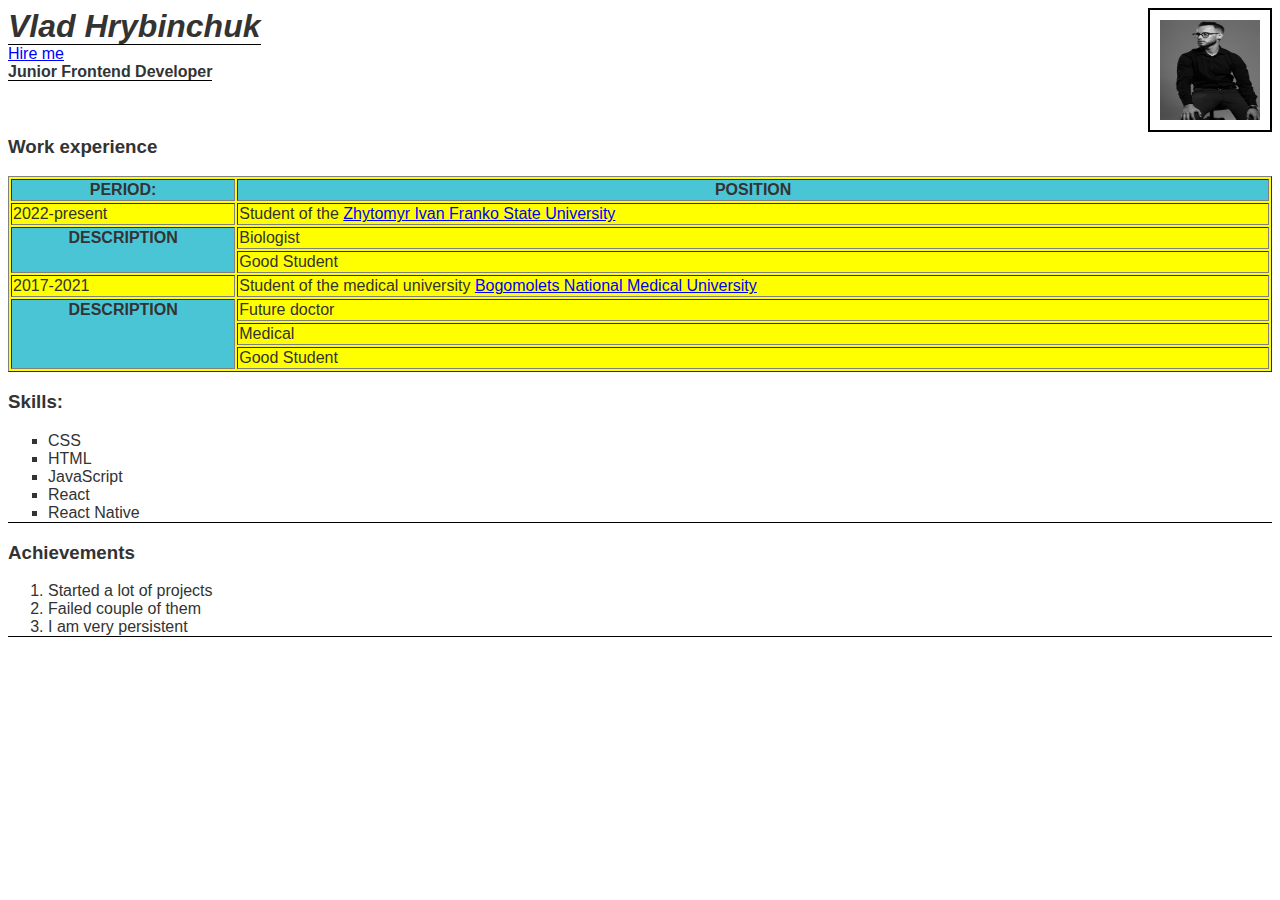
==== index.html @ 2630b3ce "Add new feature" ====
<!DOCTYPE html>
<html lang="en">

<head>
    <meta charset="UTF-8">
    <meta http-equiv="X-UA-Compatible" content="IE=edge">
    <meta name="viewport" content="width=device-width, initial-scale=1.0">
    <title>Resume</title>
    <link rel="stylesheet" href="./style.css" />
</head>

<body>
    <div class="container">
        <div class="personal_info">
        <img src="IMG_6356.jpeg" alt="My photo" class="myphoto"/>
    <h1 class="name">Vlad Hrybinchuk</h1>
        </br>   
    <a href="hire_me.html" class="hire_me">Hire me</a>
    </br>    
    <p class="position">Junior Frontend Developer</p>
    </div>
</br>
</br>
    <div>
    <h3>Work experience</h3>
    <table border="1" cellspasing="0" cellpading="10px" class="tablework">
        <thead>
            <tr>
                <th>Period:</th>
                <th align="center">Position</th>
            </tr>
        </thead>

        <tbody>
            <tr>
                <td>
                    2022-present</td>
                <td> Student of the <a href="https://zu.edu.ua/" target="_blank">Zhytomyr Ivan Franko State
                        University</a></td>
            </tr>
            <tr>
                <th rowspan="2" valign="top">Description</th>
                <td>Biologist</td>
            </tr>
            <tr>
                <td>Good Student</td>
            </tr>
        </tbody>
        <tr>
            <td>
                2017-2021
            </td>
            <td>
                Student of the medical university <a href="https://nmuofficial.com/" target="_blank">Bogomolets National
                    Medical University</a>
            </td>
        </tr>
        <tr>
            <th rowspan="3" valign="top">Description</th>
            <td> Future doctor</td>
        </tr>
        <tr>
            <td>Medical</td>
        </tr>
        <tr>
            <td>Good Student</td>
        </tr>
    </table>
    <h3>Skills:</h3>
    <ul class="skills">
        <li>CSS</li>
        <li>HTML</li>
        <li>JavaScript</li>
        <li>React</li>
        <li>React Native</li>
    </ul>
    <h3>Achievements</h3>
    <ol class="achievements">
        <li>Started a lot of projects</li>
        <li>Failed couple of them</li>
        <li>I am very persistent</li>
    </ol>
</div>
</div>
</body>

</html>
---- style.css ----
.container {
    color: #333;
   font-family: Arial, Helvetica, sans-serif; 
}

.name {
    font-style: italic;
    border-bottom: 1px solid black;
    display: inline;
}

.myphoto{
    border: 2px solid black;
    padding: 10px;
    height: 100px;
    width: 100px;
    float: right;
}

.position {
    font-weight: bold;
    border-bottom: 1px solid black;
    display: inline;
}

.tablework{
    background-color: yellow; 
    width: 100%;
}

th {
  text-transform: uppercase;
  background-color: rgb(74, 197, 214);
}

a:link {
  color: #00f;
  text-decoration: underline;
}

a:visited {
    color: #005;
    text-decoration: underline;
}

a:hover {
    text-decoration: none;
}

.skills {
    list-style-type: square;
    border-bottom: 1px solid black;
}

.achievements{
    border-bottom: 1px solid black; 
}
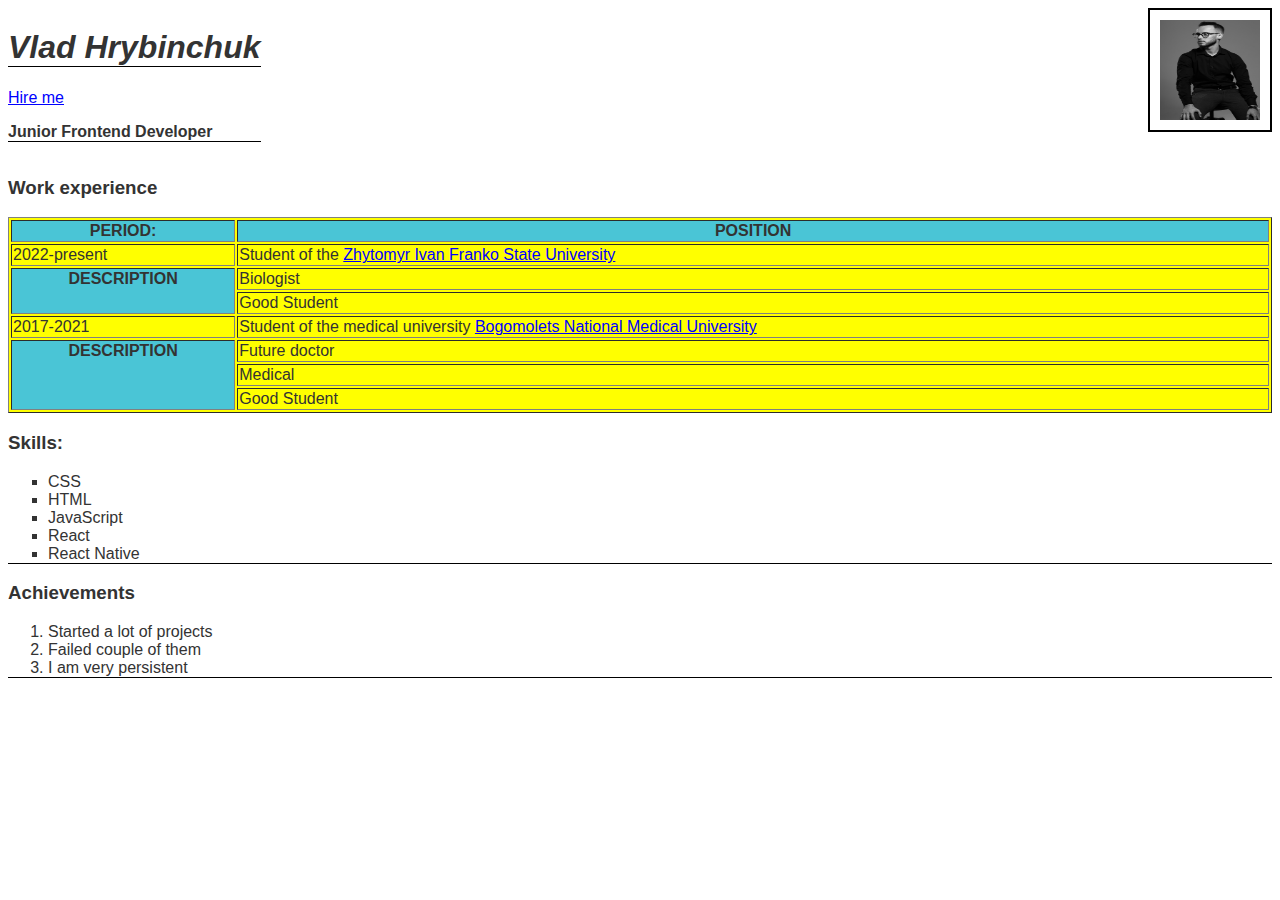
==== commit 8082516d: "Add style css" ====
--- a/index.html
+++ b/index.html
@@ -12,76 +12,74 @@
 <body>
     <div class="container">
         <div class="personal_info">
-        <img src="IMG_6356.jpeg" alt="My photo" class="myphoto"/>
-    <h1 class="name">Vlad Hrybinchuk</h1>
-        </br>   
-    <a href="hire_me.html" class="hire_me">Hire me</a>
-    </br>    
-    <p class="position">Junior Frontend Developer</p>
+            <div>
+                <h1 class="name">Vlad Hrybinchuk</h1>
+                <a href="hire_me.html" class="form_link">Hire me</a>
+                <p class="position">Junior Frontend Developer</p>
+            </div>
+            <img src="IMG_6356.jpeg" alt="My photo" class="my_photo"/>
+        </div>
+        <div>
+            <h3>Work experience</h3>
+            <table border="1" cellspasing="0" cellpading="10px" class="tablework">
+                <thead>
+                    <tr>
+                        <th>Period:</th>
+                        <th align="center">Position</th>
+                    </tr>
+                </thead>
+
+                <tbody>
+                    <tr>
+                        <td>
+                            2022-present</td>
+                        <td> Student of the <a href="https://zu.edu.ua/" target="_blank">Zhytomyr Ivan Franko State
+                                University</a></td>
+                    </tr>
+                    <tr>
+                        <th rowspan="2" valign="top">Description</th>
+                        <td>Biologist</td>
+                    </tr>
+                    <tr>
+                        <td>Good Student</td>
+                    </tr>
+                </tbody>
+                <tr>
+                    <td>
+                        2017-2021
+                    </td>
+                    <td>
+                        Student of the medical university <a href="https://nmuofficial.com/" target="_blank">Bogomolets National
+                            Medical University</a>
+                    </td>
+                </tr>
+                <tr>
+                    <th rowspan="3" valign="top">Description</th>
+                    <td> Future doctor</td>
+                </tr>
+                <tr>
+                    <td>Medical</td>
+                </tr>
+                <tr>
+                    <td>Good Student</td>
+                </tr>
+            </table>
+            <h3>Skills:</h3>
+            <ul class="skills">
+                <li>CSS</li>
+                <li>HTML</li>
+                <li>JavaScript</li>
+                <li>React</li>
+                <li>React Native</li>
+            </ul>
+            <h3>Achievements</h3>
+            <ol class="achievements">
+                <li>Started a lot of projects</li>
+                <li>Failed couple of them</li>
+                <li>I am very persistent</li>
+            </ol>
+        </div>
     </div>
-</br>
-</br>
-    <div>
-    <h3>Work experience</h3>
-    <table border="1" cellspasing="0" cellpading="10px" class="tablework">
-        <thead>
-            <tr>
-                <th>Period:</th>
-                <th align="center">Position</th>
-            </tr>
-        </thead>
-
-        <tbody>
-            <tr>
-                <td>
-                    2022-present</td>
-                <td> Student of the <a href="https://zu.edu.ua/" target="_blank">Zhytomyr Ivan Franko State
-                        University</a></td>
-            </tr>
-            <tr>
-                <th rowspan="2" valign="top">Description</th>
-                <td>Biologist</td>
-            </tr>
-            <tr>
-                <td>Good Student</td>
-            </tr>
-        </tbody>
-        <tr>
-            <td>
-                2017-2021
-            </td>
-            <td>
-                Student of the medical university <a href="https://nmuofficial.com/" target="_blank">Bogomolets National
-                    Medical University</a>
-            </td>
-        </tr>
-        <tr>
-            <th rowspan="3" valign="top">Description</th>
-            <td> Future doctor</td>
-        </tr>
-        <tr>
-            <td>Medical</td>
-        </tr>
-        <tr>
-            <td>Good Student</td>
-        </tr>
-    </table>
-    <h3>Skills:</h3>
-    <ul class="skills">
-        <li>CSS</li>
-        <li>HTML</li>
-        <li>JavaScript</li>
-        <li>React</li>
-        <li>React Native</li>
-    </ul>
-    <h3>Achievements</h3>
-    <ol class="achievements">
-        <li>Started a lot of projects</li>
-        <li>Failed couple of them</li>
-        <li>I am very persistent</li>
-    </ol>
-</div>
-</div>
 </body>
 
 </html>--- a/style.css
+++ b/style.css
@@ -6,21 +6,23 @@
 .name {
     font-style: italic;
     border-bottom: 1px solid black;
-    display: inline;
 }
 
-.myphoto{
+.personal_info{
+    display: flex;
+    justify-content: space-between;
+}
+
+.my_photo{
     border: 2px solid black;
     padding: 10px;
     height: 100px;
     width: 100px;
-    float: right;
 }
 
 .position {
     font-weight: bold;
     border-bottom: 1px solid black;
-    display: inline;
 }
 
 .tablework{
@@ -54,5 +56,4 @@
 
 .achievements{
     border-bottom: 1px solid black; 
-}
-
+}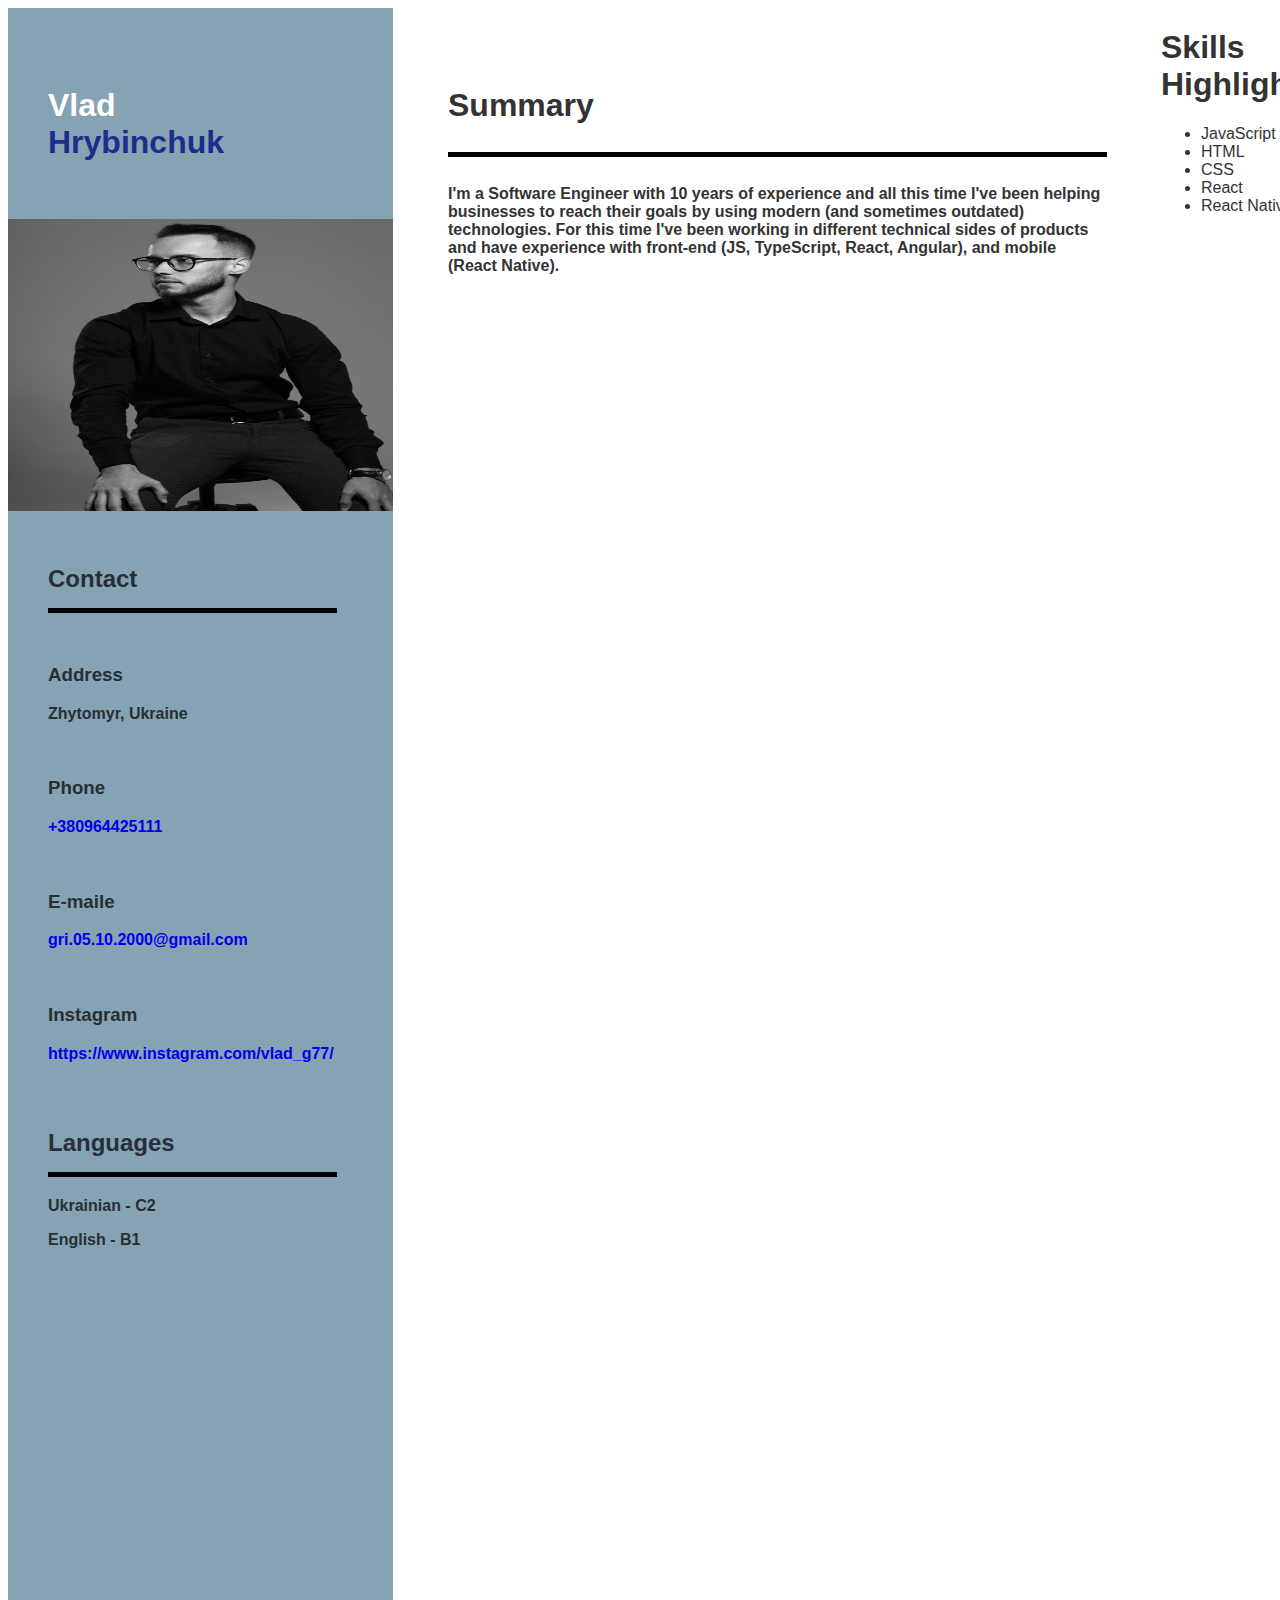
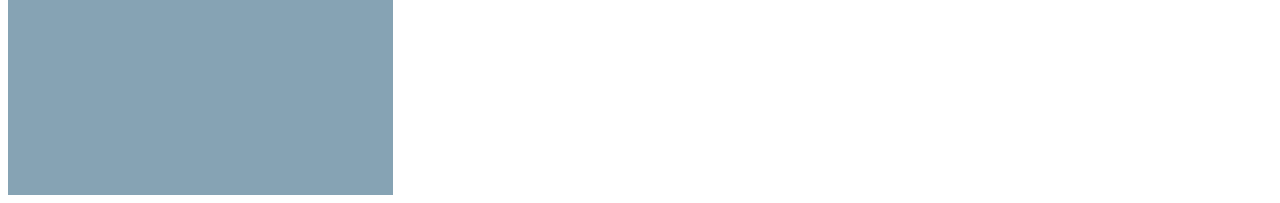
==== commit 79e6cb82: "Add new feature" ====
--- a/index.html
+++ b/index.html
@@ -10,76 +10,50 @@
 </head>
 
 <body>
-    <div class="container">
-        <div class="personal_info">
+    <div class="main">
+        
+        <aside class="personal_info">
             <div>
-                <h1 class="name">Vlad Hrybinchuk</h1>
-                <a href="hire_me.html" class="form_link">Hire me</a>
-                <p class="position">Junior Frontend Developer</p>
+                <h1 class="name">Vlad </br> <span class="surname">Hrybinchuk</span></h1>
+               <!-- <a href="hire_me.html" class="form_link">Hire me</a>-->
             </div>
             <img src="IMG_6356.jpeg" alt="My photo" class="my_photo"/>
+        <div class="contact">
+            <h2 class="title_contact">Contact</h2>
+            <h3 class="address">Address</h3>
+            <p>Zhytomyr, Ukraine</p>
+            <h3 class="phone">Phone</h3>
+            <p><a href="tel:+380964425111">+380964425111</a></p>
+            <h3 class="emaile">E-maile</h3>
+            <p><a href="mailto:gri.05.10.2000@gmail.com">gri.05.10.2000@gmail.com</a></p>
+            <h3 class="instagram">Instagram</h3>
+            <p><a href="https://www.instagram.com/vlad_g77/">https://www.instagram.com/vlad_g77/</a></p> 
         </div>
-        <div>
-            <h3>Work experience</h3>
-            <table border="1" cellspasing="0" cellpading="10px" class="tablework">
-                <thead>
-                    <tr>
-                        <th>Period:</th>
-                        <th align="center">Position</th>
-                    </tr>
-                </thead>
-
-                <tbody>
-                    <tr>
-                        <td>
-                            2022-present</td>
-                        <td> Student of the <a href="https://zu.edu.ua/" target="_blank">Zhytomyr Ivan Franko State
-                                University</a></td>
-                    </tr>
-                    <tr>
-                        <th rowspan="2" valign="top">Description</th>
-                        <td>Biologist</td>
-                    </tr>
-                    <tr>
-                        <td>Good Student</td>
-                    </tr>
-                </tbody>
-                <tr>
-                    <td>
-                        2017-2021
-                    </td>
-                    <td>
-                        Student of the medical university <a href="https://nmuofficial.com/" target="_blank">Bogomolets National
-                            Medical University</a>
-                    </td>
-                </tr>
-                <tr>
-                    <th rowspan="3" valign="top">Description</th>
-                    <td> Future doctor</td>
-                </tr>
-                <tr>
-                    <td>Medical</td>
-                </tr>
-                <tr>
-                    <td>Good Student</td>
-                </tr>
-            </table>
-            <h3>Skills:</h3>
-            <ul class="skills">
-                <li>CSS</li>
-                <li>HTML</li>
-                <li>JavaScript</li>
-                <li>React</li>
-                <li>React Native</li>
-            </ul>
-            <h3>Achievements</h3>
-            <ol class="achievements">
-                <li>Started a lot of projects</li>
-                <li>Failed couple of them</li>
-                <li>I am very persistent</li>
-            </ol>
+        <div class="language">
+            <h2 class="languages">Languages</h2>
+            <p>Ukrainian - C2</p>
+            <p>English - B1</p>
         </div>
+    </aside>
+    <div class="summary_container">
+        <h1 class="summary">Summary</h1>
+        <p>I'm a Software Engineer with 10 years of experience and all this time I've been helping 
+            businesses to reach their goals by using modern (and sometimes outdated) technologies.
+            For this time I've been working in different technical sides of products and have experience 
+            with front-end (JS, TypeScript, React, Angular), and mobile (React Native).</p>
     </div>
+    <div class="skill">
+        <h1 class="skills">Skills Highlights</h1>
+        <ul>
+            <li>JavaScript</li>
+            <li>HTML</li>
+            <li>CSS</li>
+            <li>React</li>
+            <li>React Native</li>
+        </ul>
+    </div>
+    </div>
+          
 </body>
 
 </html>--- a/style.css
+++ b/style.css
@@ -1,59 +1,89 @@
-.container {
+.main {
     color: #333;
    font-family: Arial, Helvetica, sans-serif; 
-}
-
-.name {
-    font-style: italic;
-    border-bottom: 1px solid black;
+   display: flex;
+   flex-direction: row;
+   width: 1200px;
 }
 
 .personal_info{
-    display: flex;
-    justify-content: space-between;
+    color: #263036;
+    background-color: #86A3B4;
+    width: 385px;
 }
 
 .my_photo{
-    border: 2px solid black;
-    padding: 10px;
-    height: 100px;
-    width: 100px;
+    width: 385px;
+    height: 292px;
+    margin-top: 36px;
 }
 
-.position {
-    font-weight: bold;
-    border-bottom: 1px solid black;
+.name{
+    color: white;
+    padding-left: 40px;
+    padding-top: 58px;
 }
 
-.tablework{
-    background-color: yellow; 
-    width: 100%;
+.surname{
+    color: #1C2E8C;
 }
 
-th {
-  text-transform: uppercase;
-  background-color: rgb(74, 197, 214);
+.contact{
+    margin-top: 50px;
+    margin-left: 40px;
+    margin-bottom: 36px;
 }
 
-a:link {
-  color: #00f;
-  text-decoration: underline;
+.title_contact{
+    border-bottom: 5px solid black;
+    padding-bottom: 15px;
+    width: 289px;
 }
 
-a:visited {
-    color: #005;
-    text-decoration: underline;
+.address{
+    padding-top: 31px;
 }
 
-a:hover {
+.phone{
+    padding-top: 36px;
+}
+
+.emaile{
+    padding-top: 36px;
+}
+
+.instagram{
+    padding-top: 36px;
+}
+
+a{
     text-decoration: none;
 }
 
-.skills {
-    list-style-type: square;
-    border-bottom: 1px solid black;
+p{
+    font-weight: bold;
 }
 
-.achievements{
-    border-bottom: 1px solid black; 
-}+.language{
+   margin-left: 40px; 
+   padding-bottom: 530px;
+   padding-top: 10px;
+}
+
+.languages{
+    border-bottom: 5px solid black;
+    width: 289px;
+    padding-bottom: 15px;
+}
+
+.summary_container{
+    margin: 58px 54px 49px 55px;
+}
+
+.summary{
+    border-bottom: 5px solid black;
+    width: 659px;
+    padding-bottom: 28px;
+    margin-bottom: 28px;
+}
+
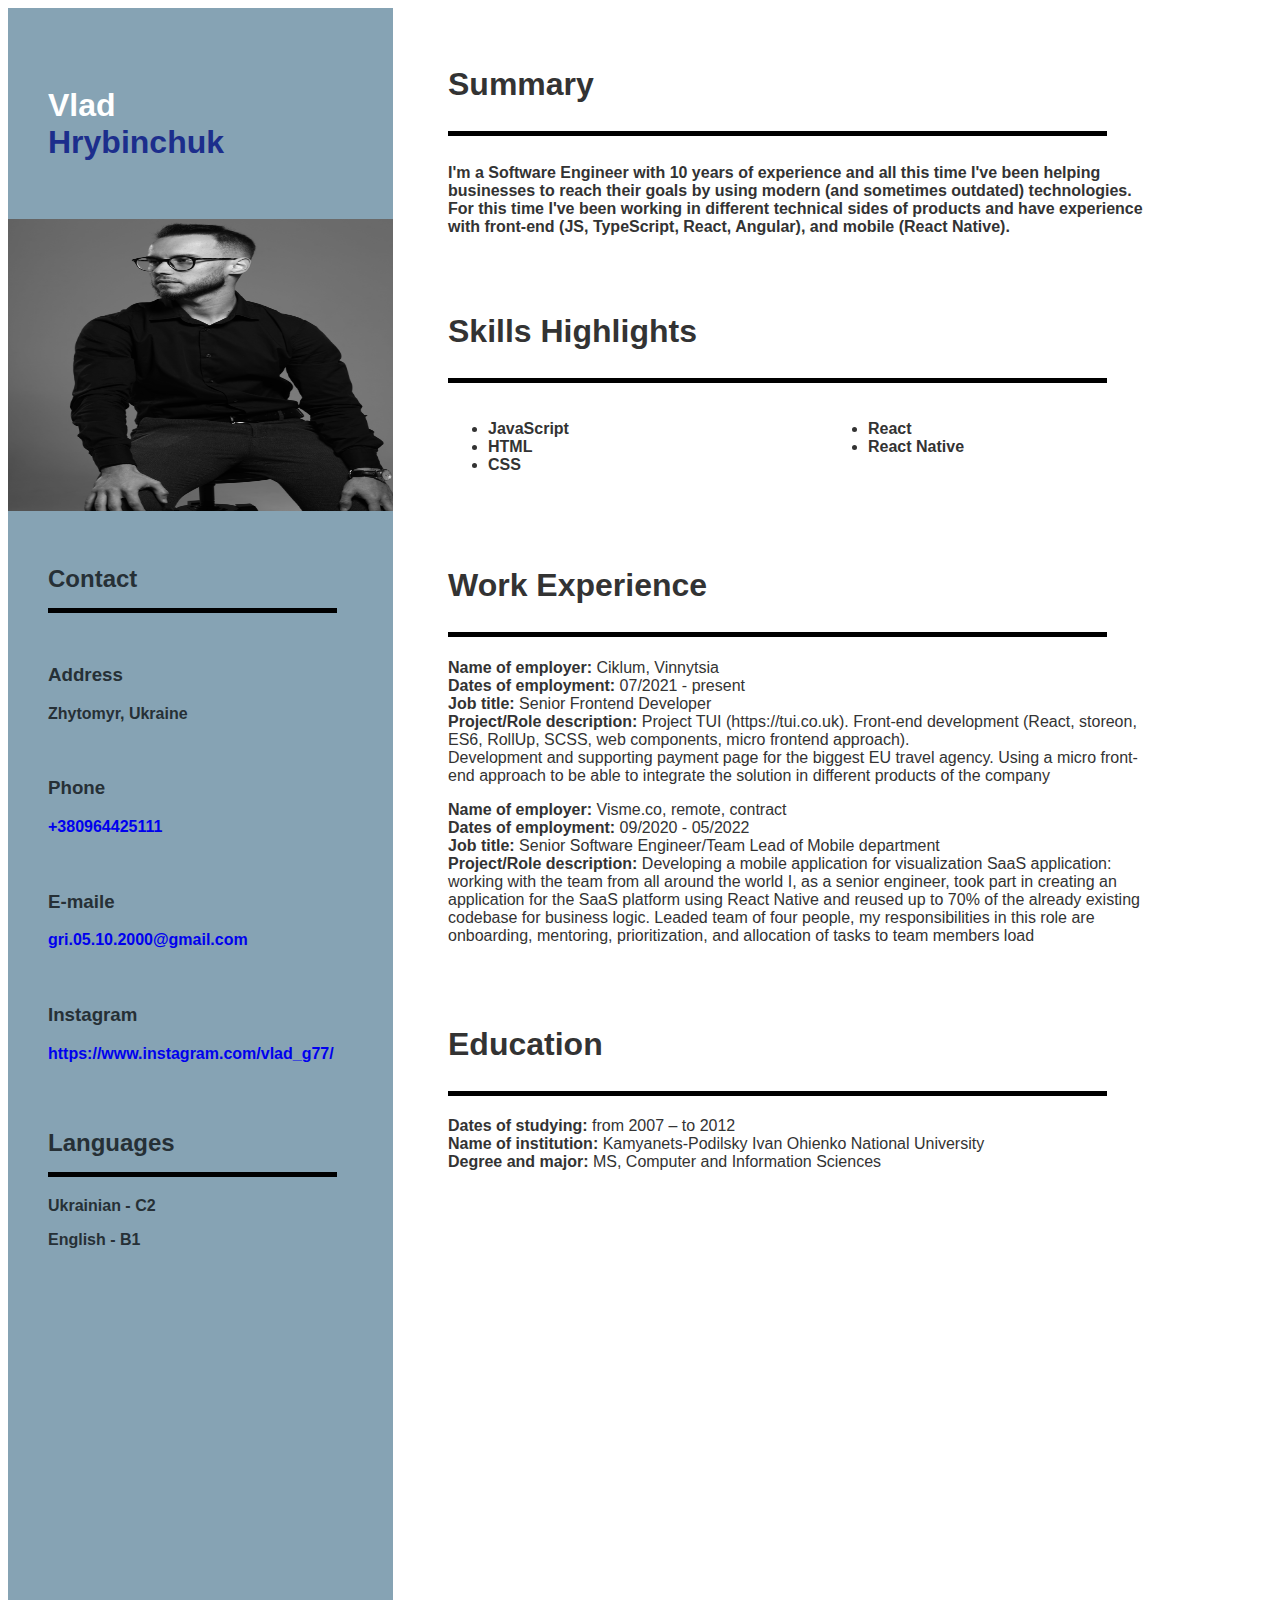
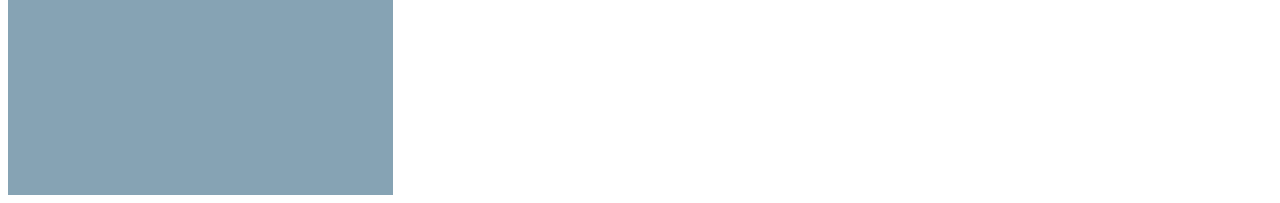
==== commit c1aa59ff: "Add new" ====
--- a/index.html
+++ b/index.html
@@ -21,39 +21,65 @@
         <div class="contact">
             <h2 class="title_contact">Contact</h2>
             <h3 class="address">Address</h3>
-            <p>Zhytomyr, Ukraine</p>
+            <p class="location">Zhytomyr, Ukraine</p>
             <h3 class="phone">Phone</h3>
-            <p><a href="tel:+380964425111">+380964425111</a></p>
+            <p class="phone_number"><a href="tel:+380964425111">+380964425111</a></p>
             <h3 class="emaile">E-maile</h3>
-            <p><a href="mailto:gri.05.10.2000@gmail.com">gri.05.10.2000@gmail.com</a></p>
+            <p class="e_maile"><a href="mailto:gri.05.10.2000@gmail.com">gri.05.10.2000@gmail.com</a></p>
             <h3 class="instagram">Instagram</h3>
-            <p><a href="https://www.instagram.com/vlad_g77/">https://www.instagram.com/vlad_g77/</a></p> 
+            <p class="cite_instagram"><a href="https://www.instagram.com/vlad_g77/">https://www.instagram.com/vlad_g77/</a></p> 
         </div>
         <div class="language">
             <h2 class="languages">Languages</h2>
-            <p>Ukrainian - C2</p>
-            <p>English - B1</p>
+            <p class="ukrainian">Ukrainian - C2</p>
+            <p class="english">English - B1</p>
         </div>
     </aside>
+    <div>
     <div class="summary_container">
         <h1 class="summary">Summary</h1>
-        <p>I'm a Software Engineer with 10 years of experience and all this time I've been helping 
+        <p class="summary_description">I'm a Software Engineer with 10 years of experience and all this time I've been helping 
             businesses to reach their goals by using modern (and sometimes outdated) technologies.
             For this time I've been working in different technical sides of products and have experience 
             with front-end (JS, TypeScript, React, Angular), and mobile (React Native).</p>
     </div>
     <div class="skill">
         <h1 class="skills">Skills Highlights</h1>
-        <ul>
+        <div class="ul_container">
+        <ul class="ul1">
             <li>JavaScript</li>
             <li>HTML</li>
             <li>CSS</li>
+        </ul>
+        <ul class="ul2">
             <li>React</li>
             <li>React Native</li>
+            
         </ul>
     </div>
     </div>
-          
+    <div class="work">
+        <h1 class="work_experience">Work Experience</h1>
+        <p><span class="name_of">Name of employer:</span> Ciklum, Vinnytsia </br>
+            <span class="dates">Dates of employment:</span> 07/2021 - present</br>
+            <span class="job">Job title:</span> Senior Frontend Developer</br>
+            <span class="project">Project/Role description:</span> Project TUI (https://tui.co.uk). Front-end development (React, storeon, ES6, RollUp, SCSS, web components, micro frontend approach).</br>
+                Development and supporting payment page for the biggest EU travel agency. Using a micro front-end approach to be able to integrate the solution in different products of the company
+            </p>
+            <p><span class="employer">Name of employer:</span> Visme.co, remote, contract</br>
+                <span class="employment">Dates of employment:</span> 09/2020 - 05/2022</br>
+                <span class="job_title">Job title:</span> Senior Software Engineer/Team Lead of Mobile department</br>
+                <span class="role">Project/Role description:</span> Developing a mobile application for visualization SaaS application: working with the team from all around the world I, as a senior engineer, took part in creating an application for the SaaS platform using React Native and reused up to 70% of the already existing codebase for business logic. Leaded team of four people, my responsibilities in this role are onboarding, mentoring, prioritization, and allocation of tasks to team members load
+                </p>
+    </div>
+    <div class="education_container">
+        <h1 class="education">Education</h1>
+        <p><span class="studying">Dates of studying:</span> from 2007 – to 2012</br>
+            <span class="institution">Name of institution:</span> Kamyanets-Podilsky Ivan Ohienko National University</br>
+            <span class="major">Degree and major:</span> MS, Computer and Information Sciences</p>
+    </div>
+    </div>
+</div>   
 </body>
 
 </html>--- a/style.css
+++ b/style.css
@@ -44,23 +44,43 @@
     padding-top: 31px;
 }
 
+.location{
+    font-weight: bold;
+}
+
 .phone{
     padding-top: 36px;
 }
 
+.phone_number{
+    font-weight: bold;
+}
+
 .emaile{
     padding-top: 36px;
 }
 
+.e_maile{
+    font-weight: bold;
+}
+
 .instagram{
     padding-top: 36px;
 }
 
+.cite_instagram{
+    font-weight: bold;
+}
+
 a{
     text-decoration: none;
 }
 
-p{
+.ukrainian{
+    font-weight: bold;
+}
+
+.english{
     font-weight: bold;
 }
 
@@ -78,6 +98,7 @@
 
 .summary_container{
     margin: 58px 54px 49px 55px;
+    width: 706px;
 }
 
 .summary{
@@ -87,3 +108,95 @@
     margin-bottom: 28px;
 }
 
+.summary_description{
+    font-weight: bold;
+}
+
+.skill{
+    margin-left: 55px;
+}
+
+.skills{
+    border-bottom: 5px solid black;
+    width: 659px;
+    padding: 28px 0px 28px 0px;
+}
+
+.ul_container{
+    font-weight: bold;
+    display: flex;
+}
+
+.ul1{
+flex: 1;
+}
+
+.ul2{
+flex: 1;
+}
+
+.work{
+    margin-left: 55px;
+    margin-top: 49px;
+    width: 706px;
+}
+
+.work_experience{
+    border-bottom: 5px solid black;
+    width: 659px;
+    padding: 28px 0px 28px 0px;
+}
+
+.dates{
+    font-weight: bold;
+}
+
+.job{
+    font-weight: bold;
+}
+
+.project{
+    font-weight: bold;
+}
+
+.name_of{
+    font-weight: bold;
+}
+
+.employer{
+    font-weight: bold;
+}
+
+.employment{
+    font-weight: bold;
+}
+
+.job_title{
+    font-weight: bold;
+}
+
+.role{
+    font-weight: bold;
+}
+
+.education{
+    border-bottom: 5px solid black;
+    width: 659px;
+    padding: 28px 0px 28px 0px;
+}
+
+.education_container{
+    margin: 53px 0px 0px 55px;
+}
+
+.studying{
+    font-weight: bold;
+}
+
+.institution{
+    font-weight: bold;
+}
+
+.major{
+    font-weight: bold;
+}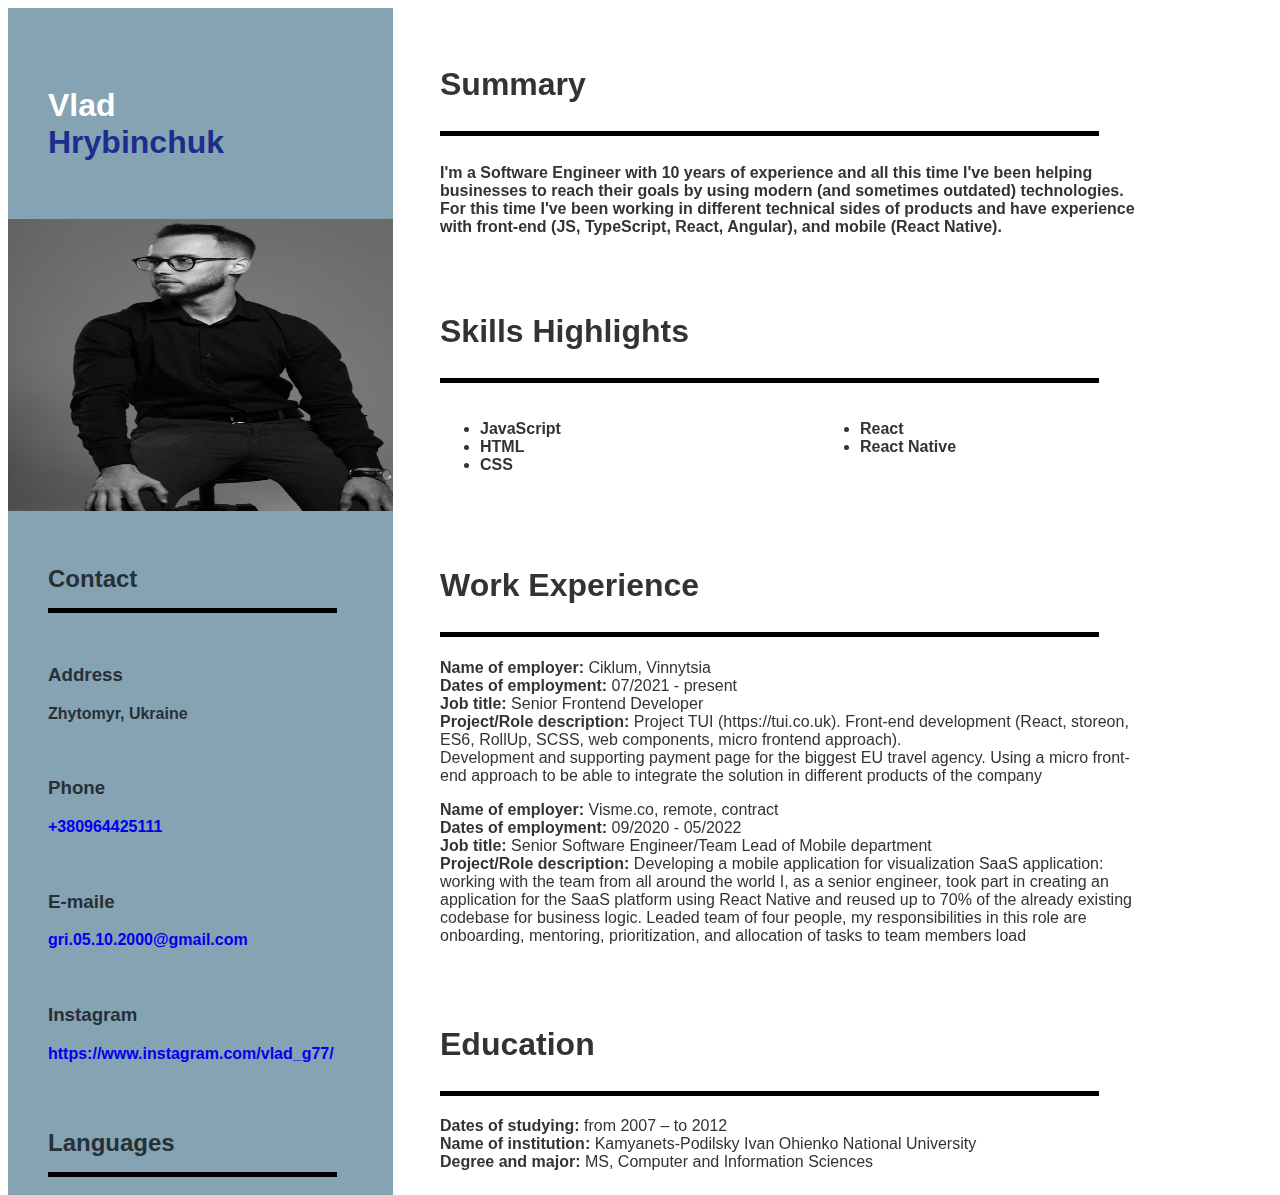
==== commit a7178cf3: "Add style" ====
--- a/index.html
+++ b/index.html
@@ -15,7 +15,7 @@
         <aside class="personal_info">
             <div>
                 <h1 class="name">Vlad </br> <span class="surname">Hrybinchuk</span></h1>
-               <!-- <a href="hire_me.html" class="form_link">Hire me</a>-->
+               <!-- <a href="hire-me.html" class="form_link">Hire me</a>-->
             </div>
             <img src="IMG_6356.jpeg" alt="My photo" class="my_photo"/>
         <div class="contact">
@@ -35,7 +35,7 @@
             <p class="english">English - B1</p>
         </div>
     </aside>
-    <div>
+    <div class="second_container">
     <div class="summary_container">
         <h1 class="summary">Summary</h1>
         <p class="summary_description">I'm a Software Engineer with 10 years of experience and all this time I've been helping 
--- a/style.css
+++ b/style.css
@@ -4,12 +4,14 @@
    display: flex;
    flex-direction: row;
    width: 1200px;
+   position: relative;
 }
 
 .personal_info{
     color: #263036;
     background-color: #86A3B4;
     width: 385px;
+    position: fixed;
 }
 
 .my_photo{
@@ -96,6 +98,11 @@
     padding-bottom: 15px;
 }
 
+.second_container {
+    position: sticky;
+    left: 385px;
+}
+
 .summary_container{
     margin: 58px 54px 49px 55px;
     width: 706px;
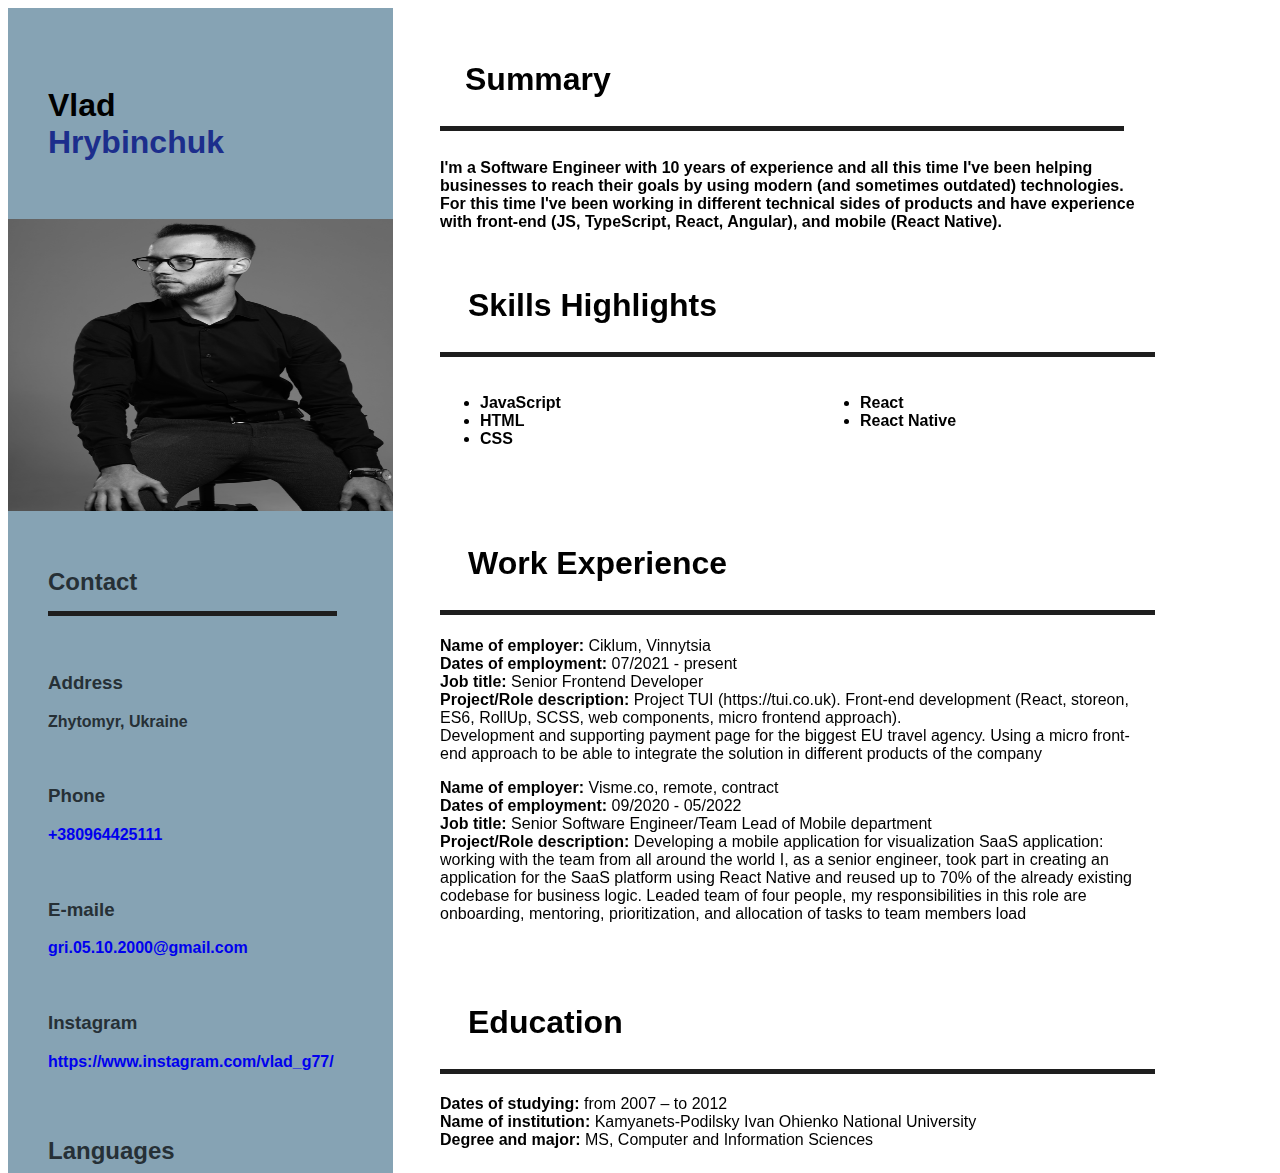
==== commit 0068fad3: "Add style" ====
--- a/index.html
+++ b/index.html
@@ -7,9 +7,10 @@
     <meta name="viewport" content="width=device-width, initial-scale=1.0">
     <title>Resume</title>
     <link rel="stylesheet" href="./style.css" />
+    <link rel="stylesheet" href="./my-theme.css" />
 </head>
 
-<body>
+<body class="main-theme">
     <div class="main">
         
         <aside class="personal_info">
--- a/style.css
+++ b/style.css
@@ -1,5 +1,36 @@
+.main-theme {
+ /* colors */
+ --bg-color-aside: #86A3B4;
+ --bg-color-main: #ffffff;
+ --color-name-primary: #FFFFFF;
+ --color-name-secondary: #1C2E8C;
+ --color-text-primary: #000000;
+ --color-text-secondary: #263036;
+ --color-border: rgba(30, 30, 30, 1);
+
+ /* Padding */
+ --padding-bottom-aside: 15px;
+ --padding-bottom-main: 28px;
+ --padding-left-aside: 40px;
+ --padding-left-main: 25px;
+ --padding-top-aside: 58px;
+ --padding-top: 36px;
+ --padding-top-main: 28px;
+ --padding-top-language: 10px;
+ --padding-bottom-language: 530px;
+
+ /* Margin */
+ --margin-bottom-main: 28px;
+ --margin-bottom-aside: 36px;
+ --margin-top-aside: 36px; 
+ --margin-top-main: 53px;
+ --margin-left-main: 55px;
+ --margin-right-main: 54px;
+ --margin-left-aside: 40px;
+}
+
 .main {
-    color: #333;
+    color: var(--color-text-primary);
    font-family: Arial, Helvetica, sans-serif; 
    display: flex;
    flex-direction: row;
@@ -7,9 +38,9 @@
    position: relative;
 }
 
-.personal_info{
-    color: #263036;
-    background-color: #86A3B4;
+.personal_info {
+    color: var(--color-text-secondary);
+    background-color: var(--bg-color-aside);
     width: 385px;
     position: fixed;
 }
@@ -17,33 +48,33 @@
 .my_photo{
     width: 385px;
     height: 292px;
-    margin-top: 36px;
+    margin-top: var(--margin-top-aside);
 }
 
 .name{
-    color: white;
-    padding-left: 40px;
-    padding-top: 58px;
+    color: var(--color-text-primary);
+    padding-left: var(--padding-left-aside);
+    padding-top: var(--padding-top-aside);
 }
 
 .surname{
-    color: #1C2E8C;
+    color: var(--color-name-secondary);
 }
 
 .contact{
-    margin-top: 50px;
-    margin-left: 40px;
-    margin-bottom: 36px;
+    margin-top: var(--margin-top-main);
+    margin-left: var(--margin-left-aside);
+    margin-bottom: var(--margin-bottom-aside);
 }
 
 .title_contact{
-    border-bottom: 5px solid black;
-    padding-bottom: 15px;
+    border-bottom: 5px solid var(--color-border);
+    padding-bottom: var(--padding-bottom-aside);
     width: 289px;
 }
 
 .address{
-    padding-top: 31px;
+    padding-top: var(--padding-top);
 }
 
 .location{
@@ -51,7 +82,7 @@
 }
 
 .phone{
-    padding-top: 36px;
+    padding-top: var(--padding-top);
 }
 
 .phone_number{
@@ -59,7 +90,7 @@
 }
 
 .emaile{
-    padding-top: 36px;
+    padding-top: var(--padding-top);
 }
 
 .e_maile{
@@ -67,7 +98,7 @@
 }
 
 .instagram{
-    padding-top: 36px;
+    padding-top: var(--padding-top);
 }
 
 .cite_instagram{
@@ -87,15 +118,15 @@
 }
 
 .language{
-   margin-left: 40px; 
-   padding-bottom: 530px;
-   padding-top: 10px;
+   margin-left: var(--margin-left-aside); 
+   padding-bottom: var( --padding-bottom-language);
+   padding-top: var(--padding-top-language);
 }
 
 .languages{
-    border-bottom: 5px solid black;
+    border-bottom: 5px solid var(--color-border);
     width: 289px;
-    padding-bottom: 15px;
+    padding-bottom: var(--padding-bottom-aside);
 }
 
 .second_container {
@@ -104,15 +135,20 @@
 }
 
 .summary_container{
-    margin: 58px 54px 49px 55px;
+    margin-top: var(--margin-top-main);
+    margin-right: var(--margin-right-main);
+    margin-bottom: var(--padding-bottom-main);
+    margin-left: var(--margin-left-main);
     width: 706px;
 }
 
 .summary{
-    border-bottom: 5px solid black;
-    width: 659px;
-    padding-bottom: 28px;
-    margin-bottom: 28px;
+    border-bottom: 5px solid var(--color-border);
+    width: 659px;
+    padding-left: var(--padding-left-main);
+    padding-bottom: var(--padding-bottom-main);
+    margin-bottom: var(--padding-bottom-main);
+    
 }
 
 .summary_description{
@@ -120,13 +156,14 @@
 }
 
 .skill{
-    margin-left: 55px;
+    margin-left: var(--margin-left-main);
 }
 
 .skills{
-    border-bottom: 5px solid black;
-    width: 659px;
-    padding: 28px 0px 28px 0px;
+    border-bottom: 5px solid var(--color-border);
+    width: 659px;
+    padding: var(--padding-bottom-main);
+    padding: var(--padding-top-main);
 }
 
 .ul_container{
@@ -143,15 +180,16 @@
 }
 
 .work{
-    margin-left: 55px;
-    margin-top: 49px;
+    margin-top: var(--margin-top-main);
+    margin-left: var(--margin-left-main);
     width: 706px;
 }
 
 .work_experience{
-    border-bottom: 5px solid black;
-    width: 659px;
-    padding: 28px 0px 28px 0px;
+    border-bottom: 5px solid var(--color-border);
+    width: 659px;
+    padding: var(--padding-bottom-main);
+    padding: var(--padding-top-main);
 }
 
 .dates{
@@ -187,13 +225,15 @@
 }
 
 .education{
-    border-bottom: 5px solid black;
-    width: 659px;
-    padding: 28px 0px 28px 0px;
+    border-bottom: 5px solid var(--color-border);
+    width: 659px;
+    padding: var(--padding-bottom-main);
+    padding: var(--padding-top-main);
 }
 
 .education_container{
-    margin: 53px 0px 0px 55px;
+    margin-top: var(--margin-top-main);
+    margin-left: var(--margin-left-main);
 }
 
 .studying{
--- a/my-theme.css
+++ b/my-theme.css
@@ -0,0 +1,30 @@
+.my-theme {
+    /* colors */
+    --bg-color-aside: #C0E8F9;
+    --bg-color-main: #CE7B91;
+    --color-name-primary: #FFFFFF;
+    --color-name-secondary: #FF0303;
+    --color-text-primary: #0022FF;
+    --color-text-secondary: #FF8903;
+    --color-border: rgba(30, 30, 30, 1);
+   
+    /* Padding */
+    --padding-bottom-aside: 15px;
+    --padding-bottom-main: 28px;
+    --padding-left-aside: 40px;
+    --padding-left-main: 25px;
+    --padding-top-aside: 58px;
+    --padding-top: 36px;
+    --padding-top-main: 28px;
+    --padding-top-language: 10px;
+    --padding-bottom-language: 530px;
+   
+    /* Margin */
+    --margin-bottom-main: 28px;
+    --margin-bottom-aside: 36px;
+    --margin-top-aside: 36px; 
+    --margin-top-main: 53px;
+    --margin-left-main: 55px;
+    --margin-right-main: 54px;
+    --margin-left-aside: 40px;
+   }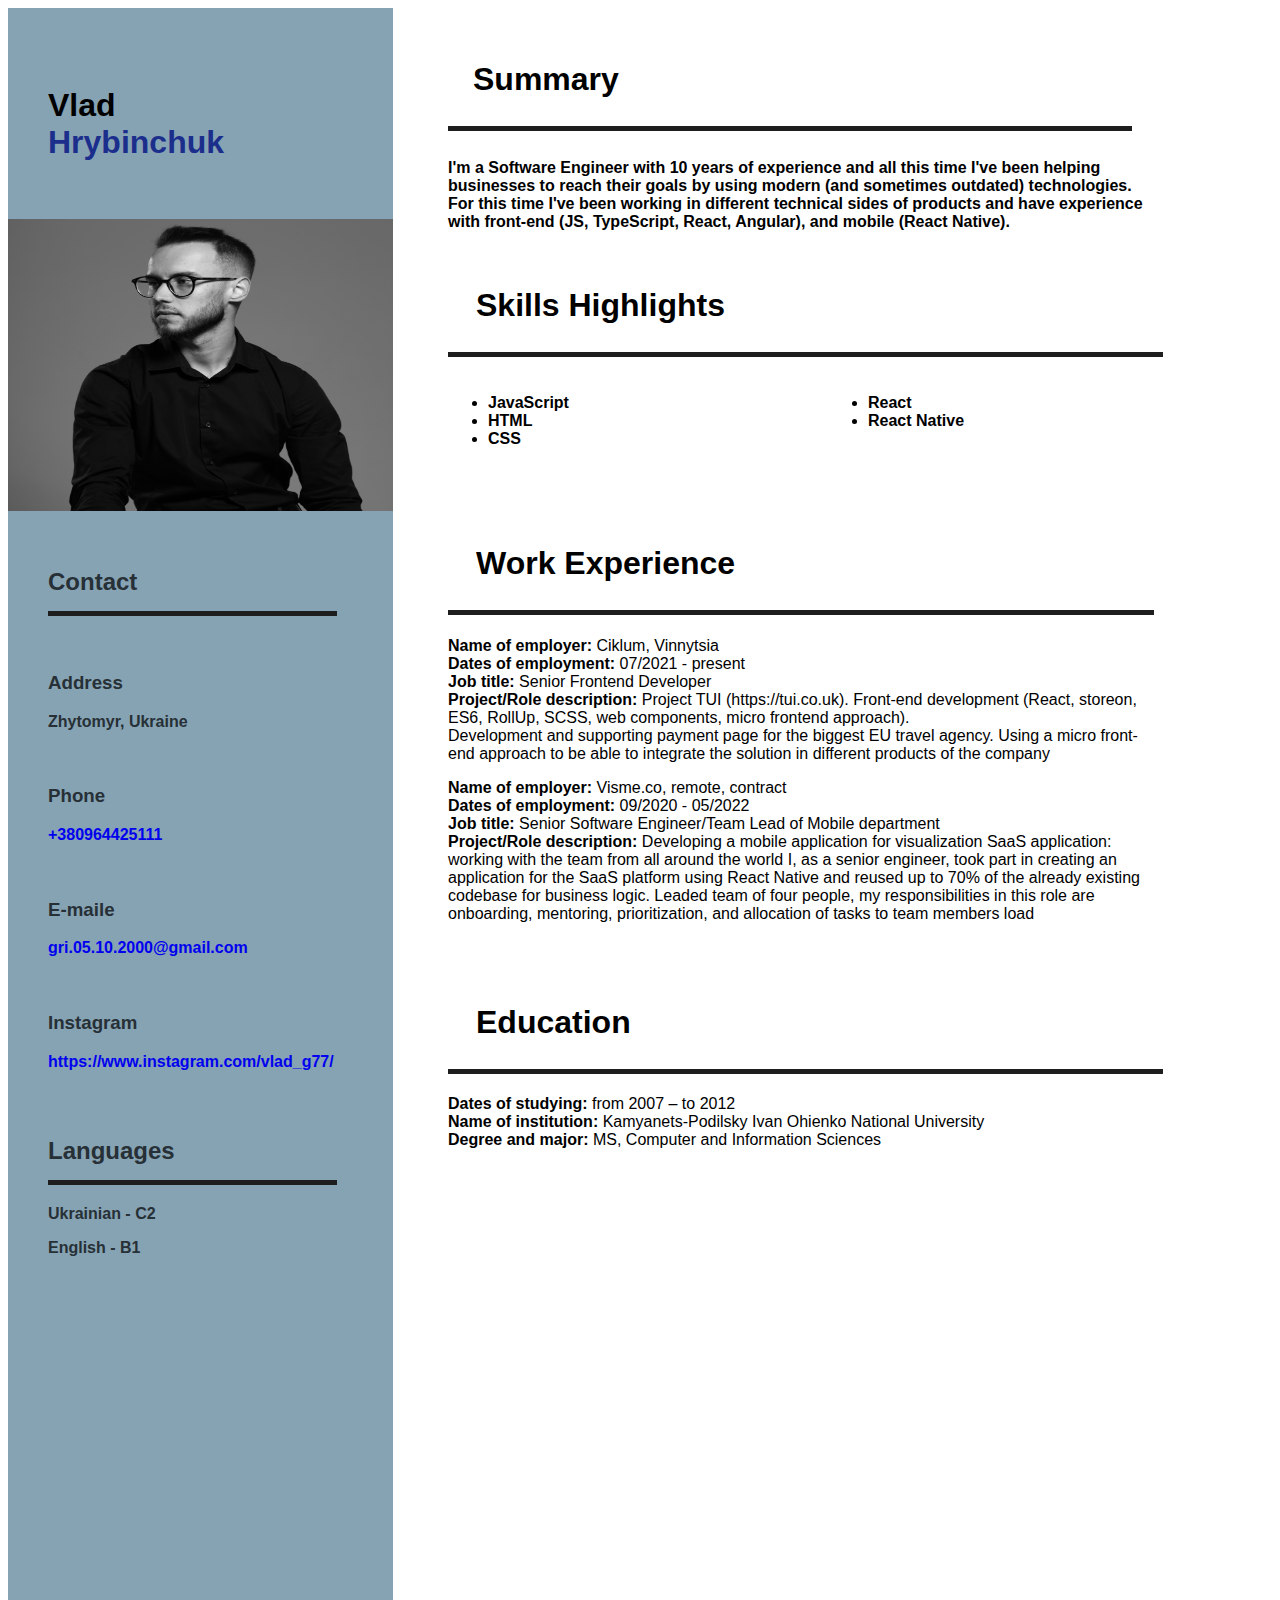
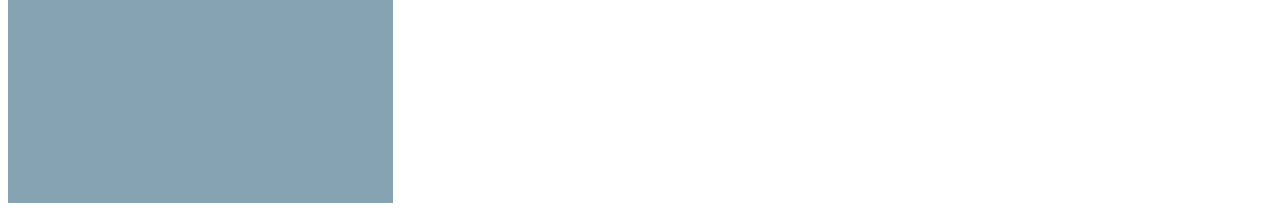
==== commit 1df1b4b1: "Add @media" ====
--- a/index.html
+++ b/index.html
@@ -18,7 +18,7 @@
                 <h1 class="name">Vlad </br> <span class="surname">Hrybinchuk</span></h1>
                <!-- <a href="hire-me.html" class="form_link">Hire me</a>-->
             </div>
-            <img src="IMG_6356.jpeg" alt="My photo" class="my_photo"/>
+            <img src="IMG_6356v.jpeg" alt="My photo" class="my_photo"/>
         <div class="contact">
             <h2 class="title_contact">Contact</h2>
             <h3 class="address">Address</h3>
--- a/style.css
+++ b/style.css
@@ -9,6 +9,7 @@
  --color-border: rgba(30, 30, 30, 1);
 
  /* Padding */
+ --padding: 0px;
  --padding-bottom-aside: 15px;
  --padding-bottom-main: 28px;
  --padding-left-aside: 40px;
@@ -20,6 +21,7 @@
  --padding-bottom-language: 530px;
 
  /* Margin */
+ --margin: 0px;
  --margin-bottom-main: 28px;
  --margin-bottom-aside: 36px;
  --margin-top-aside: 36px; 
@@ -31,18 +33,18 @@
 
 .main {
     color: var(--color-text-primary);
-   font-family: Arial, Helvetica, sans-serif; 
-   display: flex;
-   flex-direction: row;
-   width: 1200px;
-   position: relative;
+    font-family: Arial, Helvetica, sans-serif; 
+    display: flex;
+    flex-direction: row;
+    max-width: 1200px;
+    margin: var(--margin);
+    padding: var(--padding);
 }
 
 .personal_info {
     color: var(--color-text-secondary);
     background-color: var(--bg-color-aside);
     width: 385px;
-    position: fixed;
 }
 
 .my_photo{
@@ -129,22 +131,19 @@
     padding-bottom: var(--padding-bottom-aside);
 }
 
-.second_container {
-    position: sticky;
-    left: 385px;
-}
+
 
 .summary_container{
     margin-top: var(--margin-top-main);
     margin-right: var(--margin-right-main);
     margin-bottom: var(--padding-bottom-main);
     margin-left: var(--margin-left-main);
-    width: 706px;
+    max-width: 706px;
 }
 
 .summary{
     border-bottom: 5px solid var(--color-border);
-    width: 659px;
+    max-width: 659px;
     padding-left: var(--padding-left-main);
     padding-bottom: var(--padding-bottom-main);
     margin-bottom: var(--padding-bottom-main);
@@ -161,7 +160,7 @@
 
 .skills{
     border-bottom: 5px solid var(--color-border);
-    width: 659px;
+    max-width: 659px;
     padding: var(--padding-bottom-main);
     padding: var(--padding-top-main);
 }
@@ -182,12 +181,12 @@
 .work{
     margin-top: var(--margin-top-main);
     margin-left: var(--margin-left-main);
-    width: 706px;
+    max-width: 706px;
 }
 
 .work_experience{
     border-bottom: 5px solid var(--color-border);
-    width: 659px;
+    max-width: 706px;
     padding: var(--padding-bottom-main);
     padding: var(--padding-top-main);
 }
@@ -226,7 +225,7 @@
 
 .education{
     border-bottom: 5px solid var(--color-border);
-    width: 659px;
+    max-width: 659px;
     padding: var(--padding-bottom-main);
     padding: var(--padding-top-main);
 }
@@ -246,4 +245,22 @@
 
 .major{
     font-weight: bold;
-}+}
+
+@media screen and (max-width: 390px){
+    .main {
+        flex-direction: column; 
+    } 
+    .language {
+        padding-bottom: 20px;
+        } 
+    .second_container {
+        margin-left: -25px;
+        justify-content: center;
+    } 
+}
+
+
+
+
+    
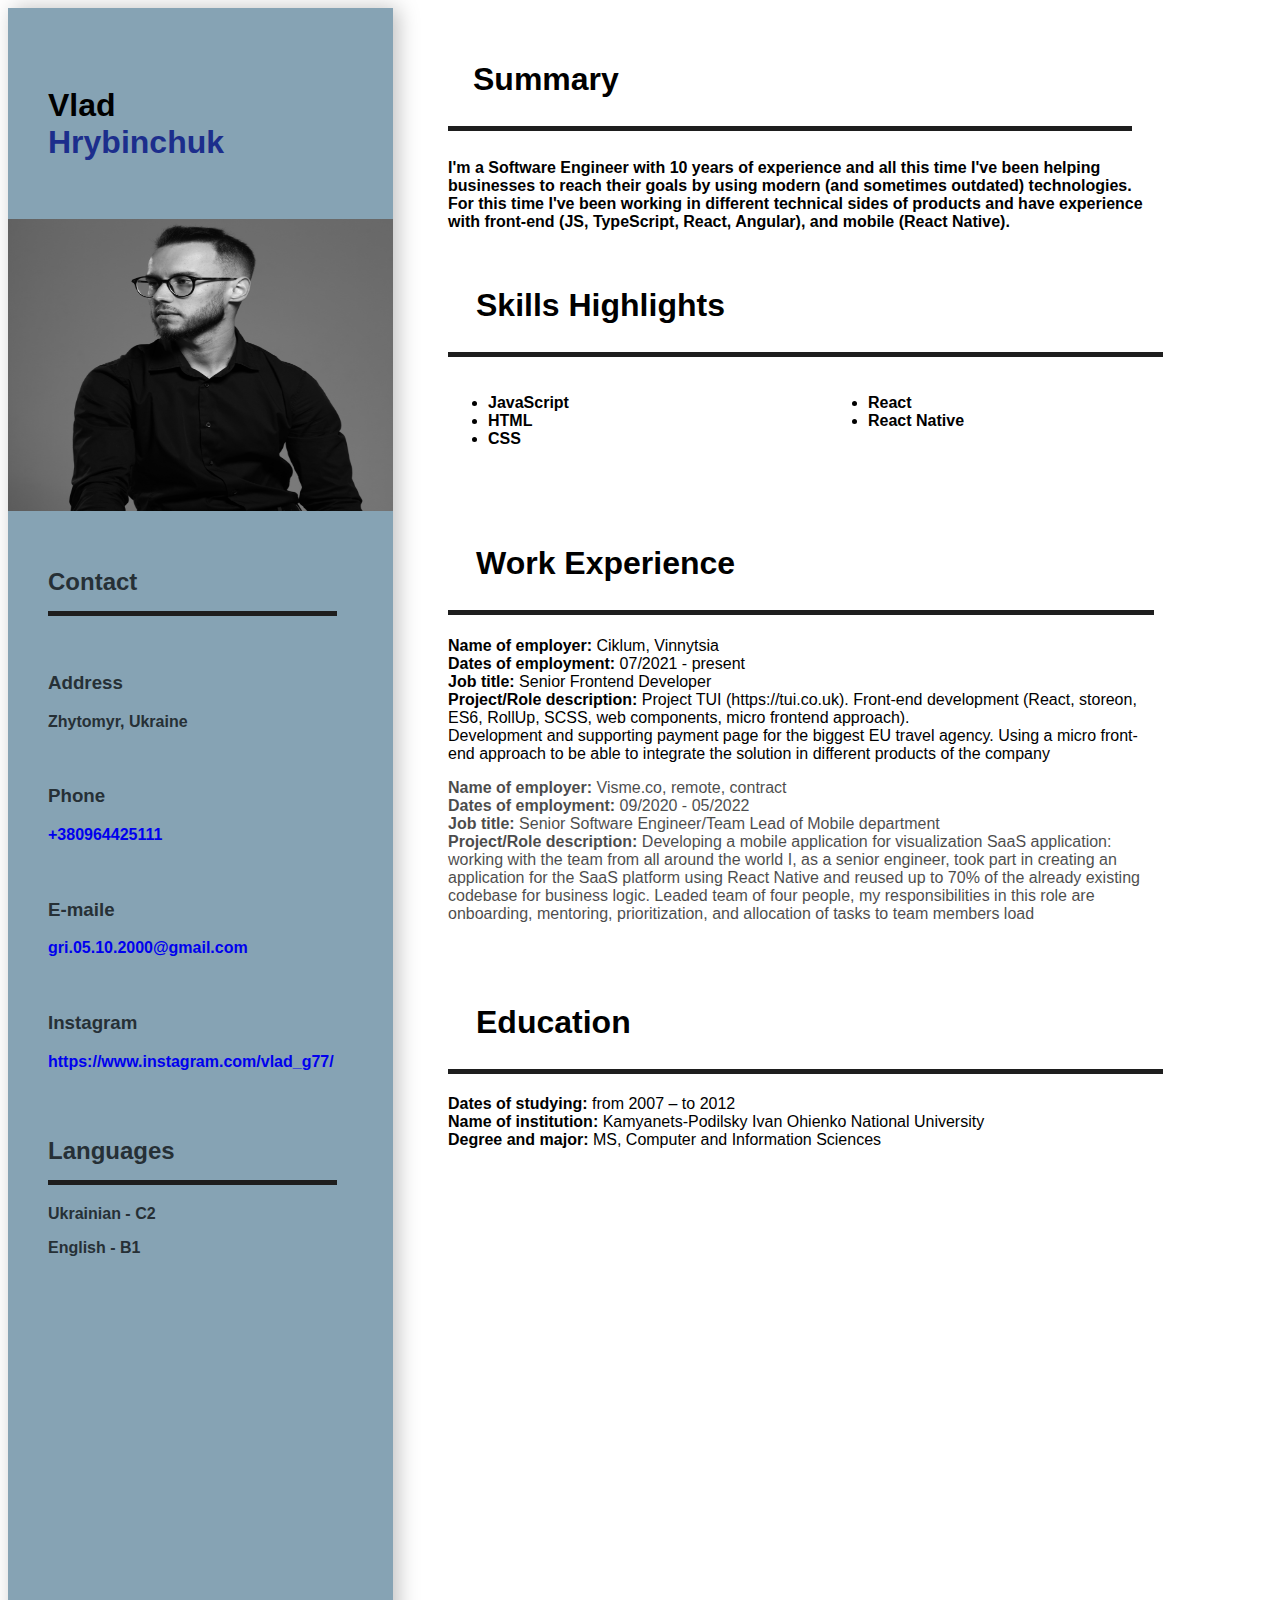
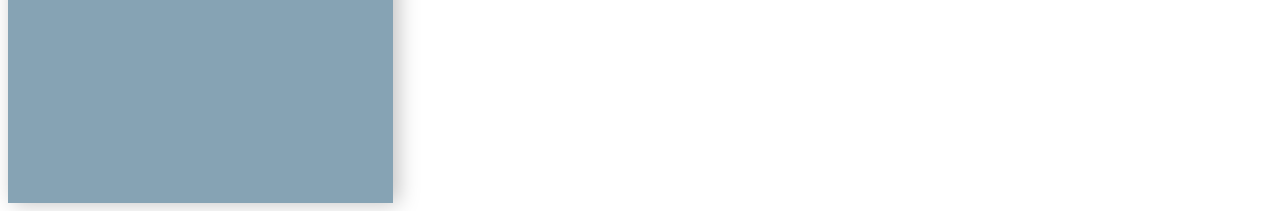
==== commit 2263300f: "Add some style" ====
--- a/index.html
+++ b/index.html
@@ -67,7 +67,8 @@
             <span class="project">Project/Role description:</span> Project TUI (https://tui.co.uk). Front-end development (React, storeon, ES6, RollUp, SCSS, web components, micro frontend approach).</br>
                 Development and supporting payment page for the biggest EU travel agency. Using a micro front-end approach to be able to integrate the solution in different products of the company
             </p>
-            <p><span class="employer">Name of employer:</span> Visme.co, remote, contract</br>
+            <p class="second_paragraph">
+                <span class="employer">Name of employer:</span> Visme.co, remote, contract</br>
                 <span class="employment">Dates of employment:</span> 09/2020 - 05/2022</br>
                 <span class="job_title">Job title:</span> Senior Software Engineer/Team Lead of Mobile department</br>
                 <span class="role">Project/Role description:</span> Developing a mobile application for visualization SaaS application: working with the team from all around the world I, as a senior engineer, took part in creating an application for the SaaS platform using React Native and reused up to 70% of the already existing codebase for business logic. Leaded team of four people, my responsibilities in this role are onboarding, mentoring, prioritization, and allocation of tasks to team members load
--- a/style.css
+++ b/style.css
@@ -45,12 +45,20 @@
     color: var(--color-text-secondary);
     background-color: var(--bg-color-aside);
     width: 385px;
+    box-shadow: 5px 0px 20px rgba(0, 0, 0, 0.25);
 }
 
 .my_photo{
     width: 385px;
     height: 292px;
     margin-top: var(--margin-top-aside);
+}
+
+.my_photo:hover {
+    width: 670px;
+    height: 510px;
+    box-shadow: 10px 10px 16px 0px rgba(0, 0, 0, 0.25);
+    transform: scale(1, 1);
 }
 
 .name{
@@ -205,6 +213,14 @@
 
 .name_of{
     font-weight: bold;
+}
+
+.second_paragraph {
+    opacity: .7;
+}
+
+.second_paragraph:hover {
+    opacity: 1;
 }
 
 .employer{
